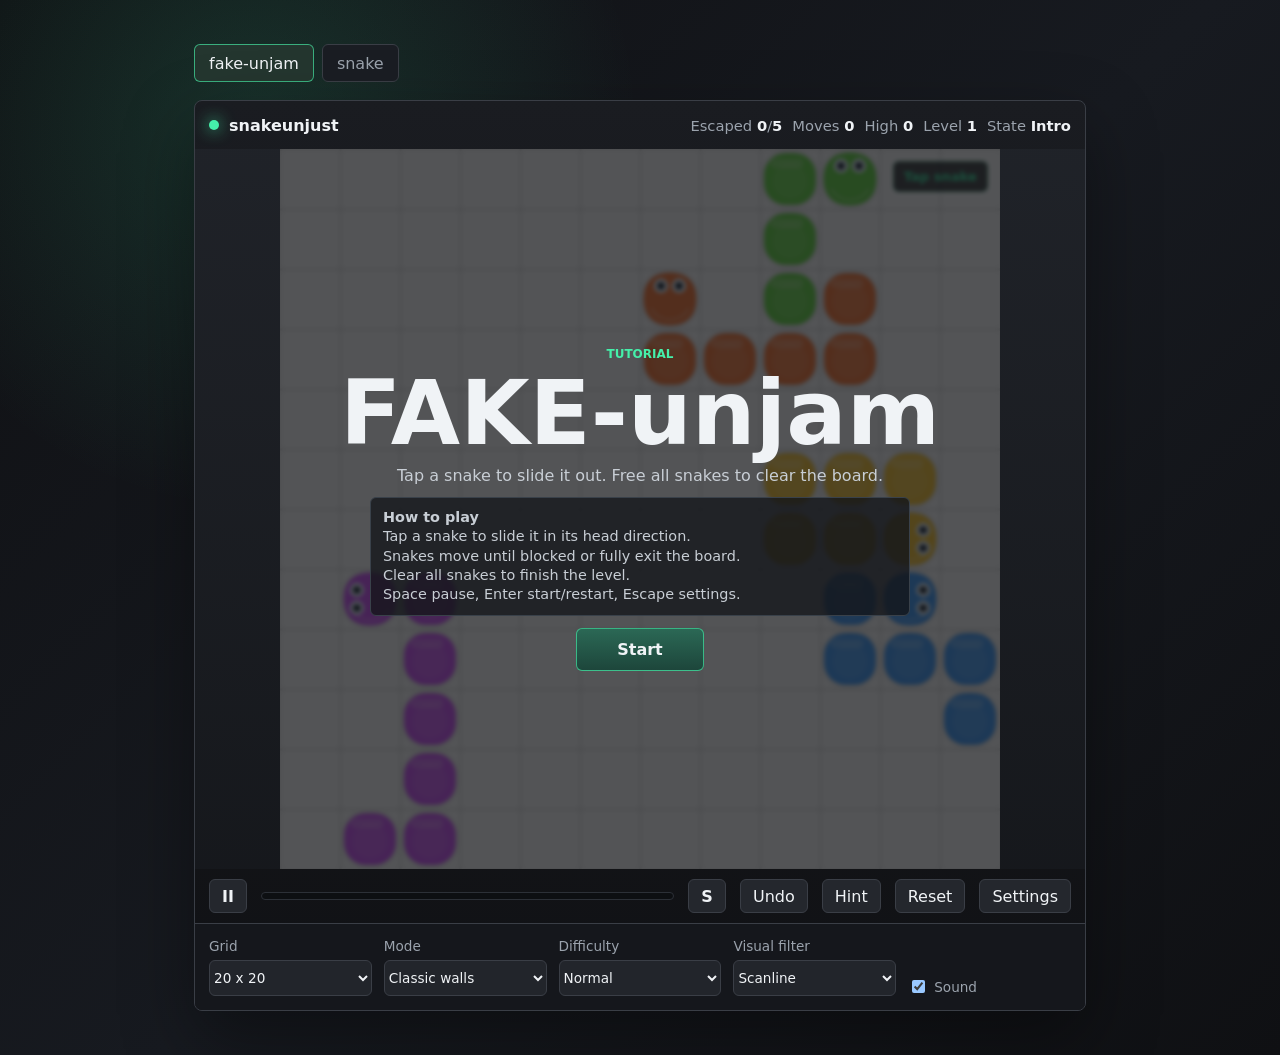
==== index.html @ 6495df0c "deploy: a2310cff9586942df3af238cdc043d7ce7c6c922" ====
<!doctype html>
<html lang="en">
  <head>
    <meta charset="utf-8" />
    <meta name="viewport" content="width=device-width, initial-scale=1" />
    <title>FAKEunjust</title>
    <link rel="stylesheet" href="./styles.css" />
  </head>
  <body>
    <main class="shell" aria-label="FAKEunjust game hub">
      <nav class="game-tabs" aria-label="Game tabs">
        <button class="tab is-active" data-tab="snakeunjust" type="button">FAKE-unjam</button>
        <button class="tab" data-tab="snake" type="button">snake</button>
      </nav>

      <section class="player" data-panel="snake" id="playerSnake" hidden>
        <div class="status-bar">
          <div class="brand">
            <span class="signal-dot" aria-hidden="true"></span>
            <span>FAKEunjust</span>
          </div>
          <div class="metrics" aria-live="polite">
            <span>Score <strong id="score">0</strong></span>
            <span>Best <strong id="bestScore">0</strong></span>
            <span>Lvl <strong id="level">1</strong></span>
            <span>Speed <strong id="speed">7</strong></span>
            <span>Mode <strong id="mode">Classic</strong></span>
          </div>
        </div>

        <div class="screen-wrap">
          <canvas id="gameCanvas" width="640" height="640" aria-label="Game board"></canvas>
          <div class="hud-chip" id="comboChip">Combo x1</div>
          <div class="scanlines" id="scanlines" aria-hidden="true"></div>
          <div class="overlay" id="overlay">
            <p class="kicker" id="overlayKicker">hidden player mode</p>
            <h1 id="overlayTitle">FAKE</h1>
            <p id="overlayText">Press Enter or tap Start to wake the mini-game.</p>
            <div class="help-panel" id="helpPanel" aria-label="How to play">
              <p><strong>How to play</strong></p>
              <p>Move with Arrow keys or WASD. Eat food to grow and score.</p>
              <p>Space pauses. Enter starts or restarts. Escape opens settings.</p>
              <p>Touch: swipe or use the D-pad. Avoid walls in Classic mode.</p>
            </div>
            <button class="primary" id="primaryAction" type="button">Start</button>
          </div>
        </div>

        <div class="control-bar">
          <button class="icon-button" id="pauseButton" type="button" aria-label="Pause or resume">II</button>
          <div class="fake-timeline" aria-hidden="true">
            <span id="timelineFill"></span>
          </div>
          <button class="icon-button" id="soundButton" type="button" aria-label="Toggle sound">S</button>
          <button class="settings-toggle" id="settingsButton" type="button">Settings</button>
        </div>

        <section class="settings" id="settingsPanel" aria-label="Game settings" hidden>
          <label>
            Grid
            <select id="gridSize">
              <option value="16">16 x 16</option>
              <option value="20">20 x 20</option>
              <option value="24">24 x 24</option>
              <option value="30">30 x 30</option>
            </select>
          </label>
          <label>
            Mode
            <select id="wallMode">
              <option value="classic">Classic walls</option>
              <option value="wrap">Wrap</option>
            </select>
          </label>
          <label>
            Difficulty
            <select id="difficulty">
              <option value="chill">Chill</option>
              <option value="normal">Normal</option>
              <option value="boss">Boss</option>
            </select>
          </label>
          <label>
            Visual filter
            <select id="visualFilter">
              <option value="clean">Clean</option>
              <option value="scanline">Scanline</option>
            </select>
          </label>
          <label class="check">
            <input id="soundEnabled" type="checkbox" />
            Sound
          </label>
        </section>
        <nav class="touch-pad" aria-label="Touch controls">
          <button data-dir="up" type="button" aria-label="Move up">^</button>
          <button data-dir="left" type="button" aria-label="Move left">&lt;</button>
          <button data-dir="down" type="button" aria-label="Move down">v</button>
          <button data-dir="right" type="button" aria-label="Move right">&gt;</button>
        </nav>
      </section>

      <section class="player is-active" data-panel="snakeunjust" id="playerSnakeUnjust">
        <div class="status-bar">
          <div class="brand">
            <span class="signal-dot" aria-hidden="true"></span>
            <span>snakeunjust</span>
          </div>
          <div class="metrics" aria-live="polite">
            <span>Escaped <strong id="escaped2">0</strong>/<strong id="total2">0</strong></span>
            <span>Moves <strong id="moves2">0</strong></span>
            <span>High <strong id="highScore2">0</strong></span>
            <span>Level <strong id="level2">1</strong></span>
            <span>State <strong id="state2">Intro</strong></span>
          </div>
        </div>

        <div class="screen-wrap">
          <canvas id="gameCanvas2" width="640" height="640" aria-label="Game board"></canvas>
          <div class="hud-chip" id="comboChip2">Combo x1</div>
          <div class="scanlines" id="scanlines2" aria-hidden="true"></div>
          <div class="overlay" id="overlay2">
            <p class="kicker" id="overlayKicker2">color snake mode</p>
            <h1 id="overlayTitle2">FAKE-unjam</h1>
            <p id="overlayText2">Press Enter or tap Start.</p>
            <div class="help-panel" id="helpPanel2" aria-label="How to play">
              <p><strong>How to play</strong></p>
              <p>Tap a snake to slide it in its head direction.</p>
              <p>Snakes move until blocked or fully exit the board.</p>
              <p>Clear all snakes to finish the level.</p>
              <p>Space pause, Enter start/restart, Escape settings.</p>
            </div>
            <button class="primary" id="primaryAction2" type="button">Start</button>
          </div>
        </div>

        <div class="control-bar">
          <button class="icon-button" id="pauseButton2" type="button" aria-label="Pause or resume">II</button>
          <div class="fake-timeline" aria-hidden="true">
            <span id="timelineFill2"></span>
          </div>
          <button class="icon-button" id="soundButton2" type="button" aria-label="Toggle sound">S</button>
          <button class="settings-toggle" id="undoButton2" type="button">Undo</button>
          <button class="settings-toggle" id="hintButton2" type="button">Hint</button>
          <button class="settings-toggle" id="resetButton2" type="button">Reset</button>
          <button class="settings-toggle" id="settingsButton2" type="button">Settings</button>
        </div>

        <section class="settings" id="settingsPanel2" aria-label="Game settings" hidden>
          <label>
            Grid
            <select id="gridSize2">
              <option value="16">16 x 16</option>
              <option value="20">20 x 20</option>
              <option value="24">24 x 24</option>
              <option value="30">30 x 30</option>
            </select>
          </label>
          <label>
            Mode
            <select id="wallMode2">
              <option value="classic">Classic walls</option>
              <option value="wrap">Wrap</option>
            </select>
          </label>
          <label>
            Difficulty
            <select id="difficulty2">
              <option value="chill">Chill</option>
              <option value="normal">Normal</option>
              <option value="boss">Boss</option>
            </select>
          </label>
          <label>
            Visual filter
            <select id="visualFilter2">
              <option value="clean">Clean</option>
              <option value="scanline">Scanline</option>
            </select>
          </label>
          <label class="check">
            <input id="soundEnabled2" type="checkbox" />
            Sound
          </label>
        </section>

        <nav class="touch-pad touch-pad-color" aria-label="Touch controls">
          <button data-dir="up" type="button" aria-label="Move up" class="snake-key snake-red">R</button>
          <button data-dir="left" type="button" aria-label="Move left" class="snake-key snake-blue">B</button>
          <button data-dir="down" type="button" aria-label="Move down" class="snake-key snake-yellow">Y</button>
          <button data-dir="right" type="button" aria-label="Move right" class="snake-key snake-green">G</button>
        </nav>
      </section>
    </main>

    <script src="./main.js" defer></script>
  </body>
</html>
---- styles.css ----
:root {
  color-scheme: dark;
  --bg: #101114;
  --panel: #191b20;
  --panel-2: #24272d;
  --line: #3a3e46;
  --text: #f0f3f6;
  --muted: #9ba3ad;
  --accent: #45f0aa;
  --accent-2: #ffcf5a;
  --danger: #ff6673;
}

* {
  box-sizing: border-box;
}

html,
body {
  min-height: 100%;
}

body {
  margin: 0;
  background:
    radial-gradient(circle at 20% 12%, rgba(69, 240, 170, 0.14), transparent 24rem),
    linear-gradient(135deg, #0f1013, #171a20 52%, #0f1013);
  color: var(--text);
  font-family: Inter, ui-sans-serif, system-ui, -apple-system, BlinkMacSystemFont, "Segoe UI", sans-serif;
}

button,
select {
  font: inherit;
}

.shell {
  width: min(980px, 100%);
  min-height: 100vh;
  margin: 0 auto;
  padding: clamp(16px, 4vw, 44px);
  display: grid;
  align-content: center;
  gap: 18px;
}

.game-tabs {
  display: flex;
  gap: 8px;
}

.tab {
  min-height: 38px;
  padding: 0 14px;
  border: 1px solid var(--line);
  border-radius: 6px;
  color: var(--muted);
  background: #1a1d23;
  text-transform: lowercase;
  cursor: pointer;
}

.tab.is-active {
  color: var(--text);
  border-color: rgba(69, 240, 170, 0.65);
  background: #24362f;
}

.player {
  width: 100%;
  border: 1px solid var(--line);
  border-radius: 8px;
  background: linear-gradient(180deg, #202329, #14161a);
  box-shadow: 0 28px 70px rgba(0, 0, 0, 0.38);
  overflow: hidden;
}

.player[hidden] {
  display: none;
}

.status-bar,
.control-bar {
  min-height: 48px;
  display: flex;
  align-items: center;
  gap: 14px;
  padding: 10px 14px;
  background: rgba(0, 0, 0, 0.2);
}

.brand,
.metrics {
  display: flex;
  align-items: center;
  gap: 10px;
  white-space: nowrap;
}

.brand {
  color: var(--text);
  font-weight: 750;
}

.signal-dot {
  width: 10px;
  height: 10px;
  border-radius: 50%;
  background: var(--accent);
  box-shadow: 0 0 16px rgba(69, 240, 170, 0.95);
}

.metrics {
  margin-left: auto;
  color: var(--muted);
  font-size: 0.92rem;
}

.metrics strong {
  color: var(--text);
  font-variant-numeric: tabular-nums;
}

.screen-wrap {
  position: relative;
  width: min(100%, 720px);
  aspect-ratio: 1 / 1;
  min-height: 300px;
  margin: 0 auto;
  background:
    linear-gradient(rgba(255, 255, 255, 0.025) 1px, transparent 1px),
    linear-gradient(90deg, rgba(255, 255, 255, 0.025) 1px, transparent 1px),
    radial-gradient(circle at center, #1c2027, #0b0c0f 72%);
  background-size: 24px 24px, 24px 24px, auto;
}

canvas {
  width: 100%;
  height: 100%;
  display: block;
  image-rendering: pixelated;
}

.scanlines {
  pointer-events: none;
  position: absolute;
  inset: 0;
  opacity: 0.16;
  background: repeating-linear-gradient(180deg, transparent 0 4px, rgba(255, 255, 255, 0.16) 5px);
  mix-blend-mode: overlay;
}

.hud-chip {
  position: absolute;
  top: 12px;
  right: 12px;
  min-width: 86px;
  padding: 7px 10px;
  border: 1px solid rgba(69, 240, 170, 0.45);
  border-radius: 6px;
  color: var(--accent);
  background: rgba(6, 8, 10, 0.72);
  font-size: 0.82rem;
  font-weight: 800;
  text-align: center;
}

.hud-chip[hidden] {
  display: none;
}

.overlay {
  position: absolute;
  inset: 0;
  display: grid;
  place-content: center;
  justify-items: center;
  gap: 12px;
  padding: 24px;
  text-align: center;
  background: rgba(11, 12, 15, 0.7);
  backdrop-filter: blur(2px);
}

.overlay[hidden] {
  display: none;
}

.kicker {
  margin: 0;
  color: var(--accent);
  font-size: 0.75rem;
  font-weight: 800;
  letter-spacing: 0;
  text-transform: uppercase;
}

h1 {
  margin: 0;
  font-size: clamp(2.2rem, 8vw, 5.6rem);
  line-height: 0.9;
}

.overlay p:not(.kicker) {
  max-width: 34rem;
  margin: 0;
  color: #c8ced5;
}

.help-panel {
  width: min(540px, 100%);
  padding: 10px 12px;
  border: 1px solid #39414a;
  border-radius: 6px;
  background: rgba(18, 21, 26, 0.78);
  text-align: left;
}

.help-panel[hidden] {
  display: none;
}

.help-panel p {
  margin: 0;
  color: #d3d8de;
  font-size: 0.9rem;
  line-height: 1.35;
}

.help-panel p + p {
  margin-top: 5px;
}

.primary,
.settings-toggle,
.icon-button {
  border: 1px solid var(--line);
  border-radius: 6px;
  color: var(--text);
  background: #24272d;
  cursor: pointer;
}

.primary {
  min-width: 128px;
  padding: 11px 18px;
  border-color: rgba(69, 240, 170, 0.65);
  background: linear-gradient(180deg, #2b6855, #1d463b);
  font-weight: 800;
}

.icon-button {
  width: 38px;
  height: 34px;
  display: grid;
  place-items: center;
  font-weight: 800;
}

.settings-toggle {
  min-height: 34px;
  padding: 0 12px;
}

.fake-timeline {
  flex: 1;
  height: 8px;
  border-radius: 999px;
  overflow: hidden;
  background: #0d0f12;
  border: 1px solid #2c3037;
}

.fake-timeline span {
  display: block;
  width: 6%;
  height: 100%;
  background: linear-gradient(90deg, var(--accent), var(--accent-2));
  transition: width 160ms linear;
}

.settings {
  display: grid;
  grid-template-columns: repeat(5, minmax(0, 1fr));
  gap: 12px;
  padding: 14px;
  border-top: 1px solid var(--line);
  background: #15171c;
}

.settings label {
  display: grid;
  gap: 6px;
  color: var(--muted);
  font-size: 0.85rem;
}

.settings select {
  width: 100%;
  min-height: 36px;
  border: 1px solid var(--line);
  border-radius: 6px;
  color: var(--text);
  background: #22252b;
}

.settings .check {
  grid-template-columns: auto 1fr;
  align-content: end;
  align-items: center;
}

.touch-pad {
  width: min(220px, 70vw);
  margin: 0 auto;
  display: none;
  grid-template-columns: repeat(3, 1fr);
  gap: 8px;
}

.touch-pad button {
  min-height: 48px;
  border: 1px solid var(--line);
  border-radius: 7px;
  color: var(--text);
  background: #22252b;
  font-weight: 900;
}

.touch-pad button[data-dir="up"] {
  grid-column: 2;
}

.touch-pad button[data-dir="left"] {
  grid-column: 1;
}

.touch-pad button[data-dir="down"] {
  grid-column: 2;
}

.touch-pad button[data-dir="right"] {
  grid-column: 3;
}

.touch-pad-color .snake-key {
  font-weight: 900;
}

.snake-red {
  background: #4a2026;
}

.snake-blue {
  background: #1b2c50;
}

.snake-yellow {
  background: #4c4319;
}

.snake-green {
  background: #1f3d2f;
}

@media (hover: none), (max-width: 720px) {
  .shell {
    align-content: start;
  }

  .metrics {
    width: 100%;
    justify-content: space-between;
    margin-left: 0;
  }

  .status-bar {
    flex-wrap: wrap;
  }

  .settings {
    grid-template-columns: 1fr 1fr;
  }

  .touch-pad {
    display: grid;
  }
}

@media (max-width: 520px) {
  .shell {
    padding: 10px;
  }

  .screen-wrap {
    min-height: 280px;
  }

  .settings {
    grid-template-columns: 1fr;
  }
}
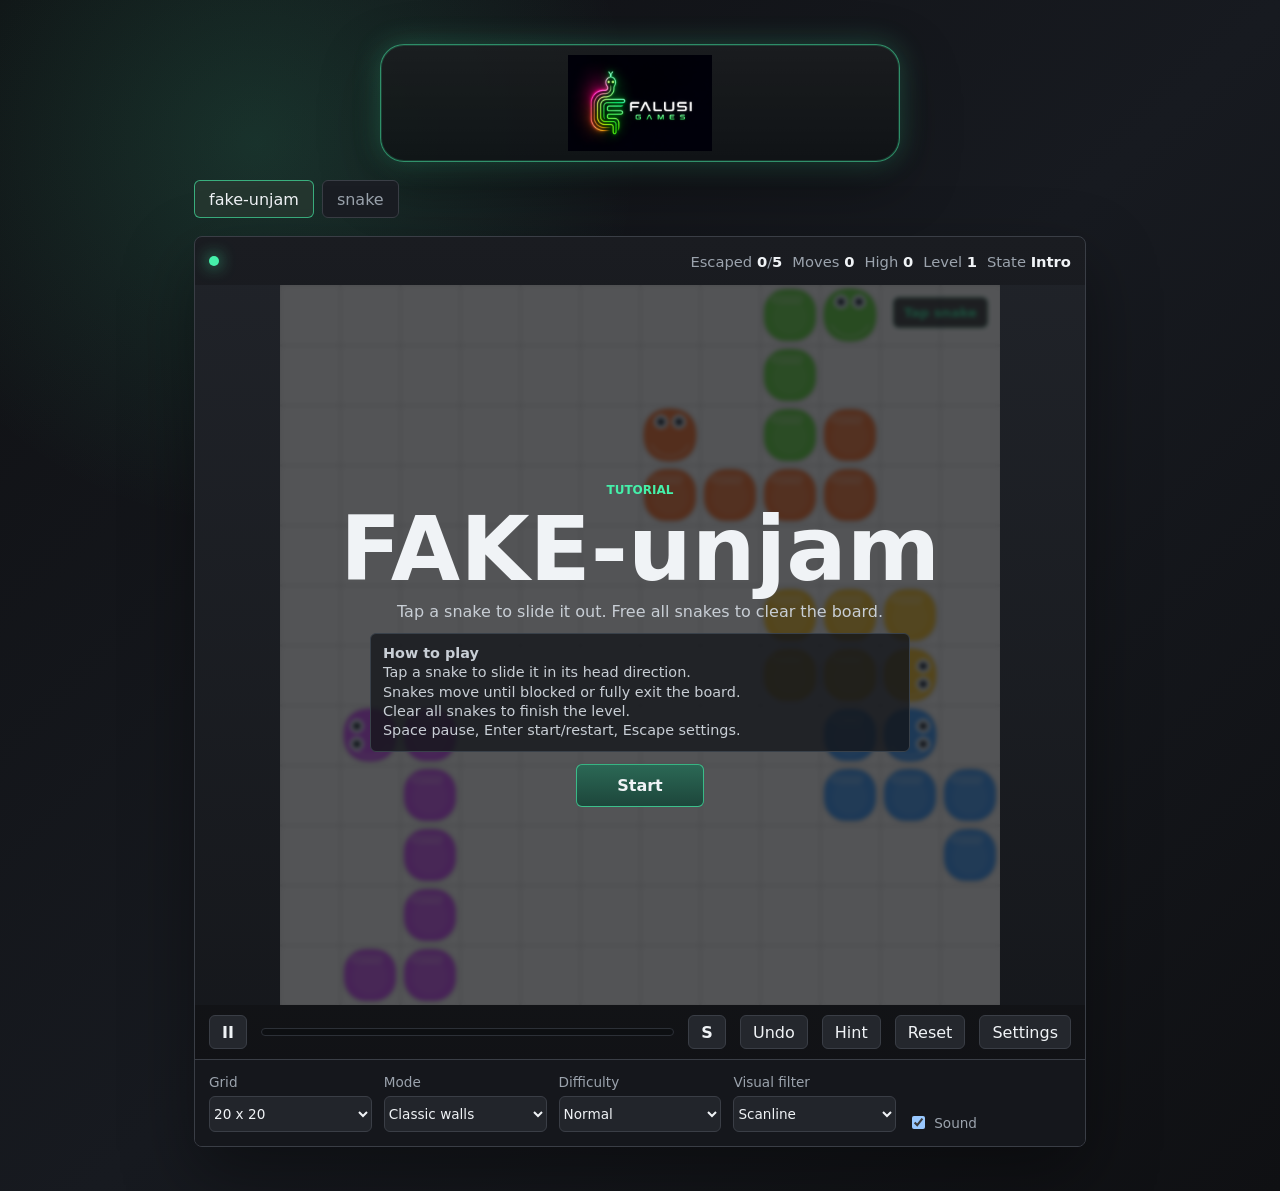
==== commit 435a6fcc: "deploy: 8cfef1c1122f581a12913f4f65cf8953596ca6c8" ====
--- a/index.html
+++ b/index.html
@@ -4,10 +4,19 @@
     <meta charset="utf-8" />
     <meta name="viewport" content="width=device-width, initial-scale=1" />
     <title>FAKEunjust</title>
+    <link rel="apple-touch-icon" sizes="180x180" href="./public/favicon/apple-touch-icon.png" />
+    <link rel="icon" type="image/png" sizes="32x32" href="./public/favicon/favicon-32x32.png" />
+    <link rel="icon" type="image/png" sizes="16x16" href="./public/favicon/favicon-16x16.png" />
+    <link rel="manifest" href="./public/favicon/site.webmanifest" />
+    <link rel="shortcut icon" href="./public/favicon/favicon.ico" />
     <link rel="stylesheet" href="./styles.css" />
   </head>
   <body>
     <main class="shell" aria-label="FAKEunjust game hub">
+      <header class="app-header" aria-label="FAKE game header">
+        <img class="app-logo" src="./public/logo/ChatGPT Image May 3, 2026, 02_09_51 AM.png" alt="FAKE logo" />
+      </header>
+
       <nav class="game-tabs" aria-label="Game tabs">
         <button class="tab is-active" data-tab="snakeunjust" type="button">FAKE-unjam</button>
         <button class="tab" data-tab="snake" type="button">snake</button>
@@ -17,7 +26,6 @@
         <div class="status-bar">
           <div class="brand">
             <span class="signal-dot" aria-hidden="true"></span>
-            <span>FAKEunjust</span>
           </div>
           <div class="metrics" aria-live="polite">
             <span>Score <strong id="score">0</strong></span>
@@ -34,7 +42,7 @@
           <div class="scanlines" id="scanlines" aria-hidden="true"></div>
           <div class="overlay" id="overlay">
             <p class="kicker" id="overlayKicker">hidden player mode</p>
-            <h1 id="overlayTitle">FAKE</h1>
+            <h1 id="overlayTitle">FAKE-snake</h1>
             <p id="overlayText">Press Enter or tap Start to wake the mini-game.</p>
             <div class="help-panel" id="helpPanel" aria-label="How to play">
               <p><strong>How to play</strong></p>
@@ -104,7 +112,6 @@
         <div class="status-bar">
           <div class="brand">
             <span class="signal-dot" aria-hidden="true"></span>
-            <span>snakeunjust</span>
           </div>
           <div class="metrics" aria-live="polite">
             <span>Escaped <strong id="escaped2">0</strong>/<strong id="total2">0</strong></span>
--- a/styles.css
+++ b/styles.css
@@ -42,6 +42,52 @@
   display: grid;
   align-content: center;
   gap: 18px;
+}
+
+.app-header {
+  display: flex;
+  align-items: center;
+  justify-content: center;
+}
+
+.app-logo {
+  width: min(520px, 86vw);
+  height: clamp(74px, 12vw, 118px);
+  object-fit: contain;
+  display: block;
+  padding: 10px 28px;
+  border: 1px solid rgba(69, 240, 170, 0.55);
+  border-radius: 24px;
+  background:
+    linear-gradient(180deg, rgba(255, 255, 255, 0.06), rgba(255, 255, 255, 0.02)),
+    rgba(10, 14, 16, 0.84);
+  box-shadow:
+    0 0 0 1px rgba(69, 240, 170, 0.16) inset,
+    0 0 28px rgba(69, 240, 170, 0.24),
+    0 20px 58px rgba(0, 0, 0, 0.34);
+  transform-origin: center;
+  animation: logoRadiate 3.4s ease-in-out infinite;
+}
+
+@keyframes logoRadiate {
+  0%,
+  100% {
+    border-color: rgba(69, 240, 170, 0.42);
+    box-shadow:
+      0 0 0 1px rgba(69, 240, 170, 0.12) inset,
+      0 0 18px rgba(69, 240, 170, 0.2),
+      0 18px 48px rgba(0, 0, 0, 0.3);
+    transform: translateY(0) scale(1);
+  }
+  50% {
+    border-color: rgba(69, 240, 170, 0.88);
+    box-shadow:
+      0 0 0 1px rgba(69, 240, 170, 0.35) inset,
+      0 0 34px rgba(69, 240, 170, 0.52),
+      0 0 74px rgba(69, 240, 170, 0.24),
+      0 22px 62px rgba(0, 0, 0, 0.38);
+    transform: translateY(-2px) scale(1.015);
+  }
 }
 
 .game-tabs {
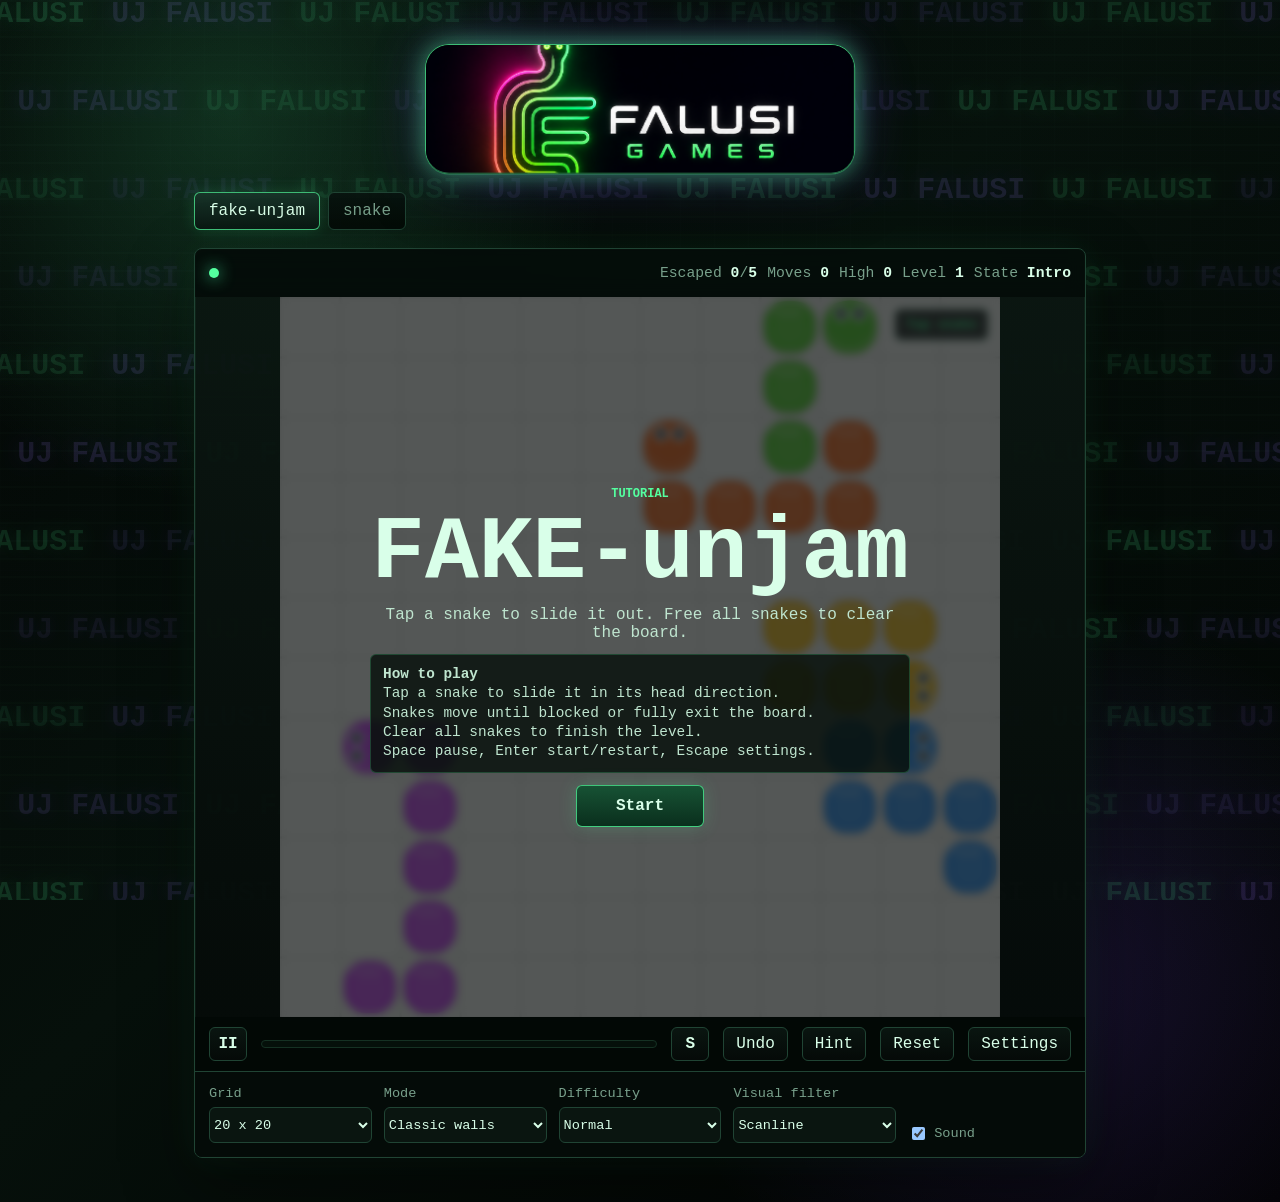
==== commit 78fbd795: "deploy: 26b88f7703f57147f371f03dd1993464e2192b82" ====
--- a/index.html
+++ b/index.html
@@ -2,7 +2,7 @@
 <html lang="en">
   <head>
     <meta charset="utf-8" />
-    <meta name="viewport" content="width=device-width, initial-scale=1" />
+    <meta name="viewport" content="width=device-width, initial-scale=1, viewport-fit=cover" />
     <title>FAKEunjust</title>
     <link rel="apple-touch-icon" sizes="180x180" href="./public/favicon/apple-touch-icon.png" />
     <link rel="icon" type="image/png" sizes="32x32" href="./public/favicon/favicon-32x32.png" />
@@ -12,9 +12,12 @@
     <link rel="stylesheet" href="./styles.css" />
   </head>
   <body>
+    <canvas id="bg-canvas" aria-hidden="true"></canvas>
     <main class="shell" aria-label="FAKEunjust game hub">
       <header class="app-header" aria-label="FAKE game header">
-        <img class="app-logo" src="./public/logo/ChatGPT Image May 3, 2026, 02_09_51 AM.png" alt="FAKE logo" />
+        <span class="app-logo-wrap">
+          <img class="app-logo" src="../public/logo/ChatGPT Image May 3, 2026, 02_09_51 AM.png" alt="FAKE logo" />
+        </span>
       </header>
 
       <nav class="game-tabs" aria-label="Game tabs">
--- a/styles.css
+++ b/styles.css
@@ -1,13 +1,13 @@
 :root {
   color-scheme: dark;
-  --bg: #101114;
-  --panel: #191b20;
-  --panel-2: #24272d;
-  --line: #3a3e46;
-  --text: #f0f3f6;
-  --muted: #9ba3ad;
-  --accent: #45f0aa;
-  --accent-2: #ffcf5a;
+  --bg: #030604;
+  --panel: #07110c;
+  --panel-2: #0d1913;
+  --line: #204434;
+  --text: #d9ffe9;
+  --muted: #78a08b;
+  --accent: #54ff9f;
+  --accent-2: #7f46ff;
   --danger: #ff6673;
 }
 
@@ -18,16 +18,47 @@
 html,
 body {
   min-height: 100%;
+  overscroll-behavior: none;
 }
 
 body {
   margin: 0;
   background:
-    radial-gradient(circle at 20% 12%, rgba(69, 240, 170, 0.14), transparent 24rem),
-    linear-gradient(135deg, #0f1013, #171a20 52%, #0f1013);
-  color: var(--text);
-  font-family: Inter, ui-sans-serif, system-ui, -apple-system, BlinkMacSystemFont, "Segoe UI", sans-serif;
-}
+    radial-gradient(circle at 18% 10%, rgba(84, 255, 159, 0.16), transparent 24rem),
+    radial-gradient(circle at 82% 82%, rgba(127, 70, 255, 0.16), transparent 24rem),
+    linear-gradient(135deg, #020403, #06100b 45%, #010201);
+  color: var(--text);
+  font-family: ui-monospace, "SFMono-Regular", "Cascadia Mono", "Fira Code", Consolas, "Liberation Mono", Menlo, monospace;
+  -webkit-tap-highlight-color: transparent;
+  overflow-x: hidden;
+}
+
+#bg-canvas {
+  position: fixed;
+  inset: 0;
+  width: 100%;
+  height: 100%;
+  pointer-events: none;
+  z-index: 0;
+  mix-blend-mode: screen;
+  will-change: contents;
+}
+
+body::after {
+  content: "";
+  position: fixed;
+  inset: 0;
+  pointer-events: none;
+  background:
+    linear-gradient(180deg, rgba(1, 5, 3, 0.16), rgba(1, 5, 3, 0.4)),
+    repeating-linear-gradient(90deg, rgba(84, 255, 159, 0.05) 0 1px, transparent 1px 34px),
+    repeating-linear-gradient(180deg, rgba(84, 255, 159, 0.1) 0 2px, transparent 2px 18px),
+    repeating-linear-gradient(180deg, rgba(127, 70, 255, 0.045) 0 1px, transparent 1px 30px);
+  mix-blend-mode: screen;
+  z-index: 0;
+  opacity: 0.18;
+}
+
 
 button,
 select {
@@ -35,10 +66,17 @@
 }
 
 .shell {
+  position: relative;
+  z-index: 1;
   width: min(980px, 100%);
   min-height: 100vh;
+  min-height: 100dvh;
   margin: 0 auto;
   padding: clamp(16px, 4vw, 44px);
+  padding-left: max(clamp(16px, 4vw, 44px), env(safe-area-inset-left));
+  padding-right: max(clamp(16px, 4vw, 44px), env(safe-area-inset-right));
+  padding-top: max(clamp(16px, 4vw, 44px), env(safe-area-inset-top));
+  padding-bottom: max(clamp(16px, 4vw, 44px), env(safe-area-inset-bottom));
   display: grid;
   align-content: center;
   gap: 18px;
@@ -50,43 +88,48 @@
   justify-content: center;
 }
 
+.app-logo-wrap {
+  display: inline-block;
+  border-radius: 24px;
+  box-shadow:
+    0 0 24px rgba(84, 255, 159, 0.52),
+    0 0 54px rgba(127, 70, 255, 0.28),
+    0 20px 58px rgba(0, 0, 0, 0.4);
+  animation: logoGlow 4.8s ease-in-out infinite;
+  will-change: transform, opacity;
+}
+
 .app-logo {
-  width: min(520px, 86vw);
-  height: clamp(74px, 12vw, 118px);
-  object-fit: contain;
+  width: min(430px, 48vw);
+  height: clamp(70px, 11vw, 130px);
+  object-fit: cover;
   display: block;
-  padding: 10px 28px;
-  border: 1px solid rgba(69, 240, 170, 0.55);
+  padding: 0;
+  border: 1px solid rgba(84, 255, 159, 0.74);
   border-radius: 24px;
-  background:
-    linear-gradient(180deg, rgba(255, 255, 255, 0.06), rgba(255, 255, 255, 0.02)),
-    rgba(10, 14, 16, 0.84);
-  box-shadow:
-    0 0 0 1px rgba(69, 240, 170, 0.16) inset,
-    0 0 28px rgba(69, 240, 170, 0.24),
-    0 20px 58px rgba(0, 0, 0, 0.34);
-  transform-origin: center;
-  animation: logoRadiate 3.4s ease-in-out infinite;
-}
-
-@keyframes logoRadiate {
-  0%,
-  100% {
-    border-color: rgba(69, 240, 170, 0.42);
+  background: #000;
+  will-change: transform;
+  animation: logoFloat 4.8s ease-in-out infinite;
+}
+
+@keyframes logoFloat {
+  0%, 100% { transform: translateY(0) scale(1); }
+  50%       { transform: translateY(-3px) scale(1.012); }
+}
+
+@keyframes logoGlow {
+  0%, 100% {
     box-shadow:
-      0 0 0 1px rgba(69, 240, 170, 0.12) inset,
-      0 0 18px rgba(69, 240, 170, 0.2),
+      0 0 18px rgba(69, 240, 170, 0.22),
       0 18px 48px rgba(0, 0, 0, 0.3);
-    transform: translateY(0) scale(1);
+    opacity: 0.88;
   }
   50% {
-    border-color: rgba(69, 240, 170, 0.88);
     box-shadow:
-      0 0 0 1px rgba(69, 240, 170, 0.35) inset,
-      0 0 34px rgba(69, 240, 170, 0.52),
-      0 0 74px rgba(69, 240, 170, 0.24),
+      0 0 38px rgba(69, 240, 170, 0.68),
+      0 0 78px rgba(154, 92, 255, 0.38),
       0 22px 62px rgba(0, 0, 0, 0.38);
-    transform: translateY(-2px) scale(1.015);
+    opacity: 1;
   }
 }
 
@@ -101,23 +144,29 @@
   border: 1px solid var(--line);
   border-radius: 6px;
   color: var(--muted);
-  background: #1a1d23;
+  background: linear-gradient(180deg, rgba(8, 20, 15, 0.96), rgba(5, 11, 8, 0.96));
   text-transform: lowercase;
   cursor: pointer;
 }
 
 .tab.is-active {
   color: var(--text);
-  border-color: rgba(69, 240, 170, 0.65);
-  background: #24362f;
+  border-color: rgba(84, 255, 159, 0.7);
+  background: linear-gradient(180deg, rgba(24, 53, 41, 0.96), rgba(11, 24, 19, 0.96));
+  box-shadow: 0 0 16px rgba(84, 255, 159, 0.16);
 }
 
 .player {
   width: 100%;
   border: 1px solid var(--line);
   border-radius: 8px;
-  background: linear-gradient(180deg, #202329, #14161a);
-  box-shadow: 0 28px 70px rgba(0, 0, 0, 0.38);
+  background:
+    linear-gradient(180deg, rgba(11, 23, 18, 0.96), rgba(4, 9, 7, 0.97)),
+    radial-gradient(circle at top, rgba(84, 255, 159, 0.08), transparent 48%);
+  box-shadow:
+    0 0 0 1px rgba(84, 255, 159, 0.05) inset,
+    0 28px 70px rgba(0, 0, 0, 0.44),
+    0 0 34px rgba(84, 255, 159, 0.08);
   overflow: hidden;
 }
 
@@ -132,7 +181,8 @@
   align-items: center;
   gap: 14px;
   padding: 10px 14px;
-  background: rgba(0, 0, 0, 0.2);
+  background: rgba(2, 8, 5, 0.64);
+  backdrop-filter: blur(8px);
 }
 
 .brand,
@@ -174,10 +224,11 @@
   min-height: 300px;
   margin: 0 auto;
   background:
-    linear-gradient(rgba(255, 255, 255, 0.025) 1px, transparent 1px),
-    linear-gradient(90deg, rgba(255, 255, 255, 0.025) 1px, transparent 1px),
-    radial-gradient(circle at center, #1c2027, #0b0c0f 72%);
+    linear-gradient(rgba(84, 255, 159, 0.05) 1px, transparent 1px),
+    linear-gradient(90deg, rgba(84, 255, 159, 0.05) 1px, transparent 1px),
+    radial-gradient(circle at center, #14241c, #030605 72%);
   background-size: 24px 24px, 24px 24px, auto;
+  box-shadow: inset 0 0 0 1px rgba(84, 255, 159, 0.08);
 }
 
 canvas {
@@ -185,14 +236,17 @@
   height: 100%;
   display: block;
   image-rendering: pixelated;
+  touch-action: none;
 }
 
 .scanlines {
   pointer-events: none;
   position: absolute;
   inset: 0;
-  opacity: 0.16;
-  background: repeating-linear-gradient(180deg, transparent 0 4px, rgba(255, 255, 255, 0.16) 5px);
+  opacity: 0.18;
+  background:
+    repeating-linear-gradient(180deg, transparent 0 4px, rgba(84, 255, 159, 0.13) 5px),
+    repeating-linear-gradient(90deg, rgba(84, 255, 159, 0.04) 0 1px, transparent 1px 32px);
   mix-blend-mode: overlay;
 }
 
@@ -224,8 +278,8 @@
   gap: 12px;
   padding: 24px;
   text-align: center;
-  background: rgba(11, 12, 15, 0.7);
-  backdrop-filter: blur(2px);
+  background: rgba(3, 8, 6, 0.68);
+  backdrop-filter: blur(4px);
 }
 
 .overlay[hidden] {
@@ -250,15 +304,15 @@
 .overlay p:not(.kicker) {
   max-width: 34rem;
   margin: 0;
-  color: #c8ced5;
+  color: #bfe5cf;
 }
 
 .help-panel {
   width: min(540px, 100%);
   padding: 10px 12px;
-  border: 1px solid #39414a;
+  border: 1px solid rgba(84, 255, 159, 0.2);
   border-radius: 6px;
-  background: rgba(18, 21, 26, 0.78);
+  background: rgba(7, 16, 12, 0.82);
   text-align: left;
 }
 
@@ -268,7 +322,7 @@
 
 .help-panel p {
   margin: 0;
-  color: #d3d8de;
+  color: #d4f7df;
   font-size: 0.9rem;
   line-height: 1.35;
 }
@@ -283,16 +337,17 @@
   border: 1px solid var(--line);
   border-radius: 6px;
   color: var(--text);
-  background: #24272d;
+  background: linear-gradient(180deg, rgba(10, 22, 17, 0.96), rgba(5, 10, 8, 0.96));
   cursor: pointer;
 }
 
 .primary {
   min-width: 128px;
   padding: 11px 18px;
-  border-color: rgba(69, 240, 170, 0.65);
-  background: linear-gradient(180deg, #2b6855, #1d463b);
+  border-color: rgba(84, 255, 159, 0.72);
+  background: linear-gradient(180deg, #175234, #0a2f1d);
   font-weight: 800;
+  box-shadow: 0 0 18px rgba(84, 255, 159, 0.18);
 }
 
 .icon-button {
@@ -313,8 +368,8 @@
   height: 8px;
   border-radius: 999px;
   overflow: hidden;
-  background: #0d0f12;
-  border: 1px solid #2c3037;
+  background: #05100a;
+  border: 1px solid #153123;
 }
 
 .fake-timeline span {
@@ -331,7 +386,7 @@
   gap: 12px;
   padding: 14px;
   border-top: 1px solid var(--line);
-  background: #15171c;
+  background: rgba(5, 11, 8, 0.92);
 }
 
 .settings label {
@@ -347,7 +402,7 @@
   border: 1px solid var(--line);
   border-radius: 6px;
   color: var(--text);
-  background: #22252b;
+  background: #0a1510;
 }
 
 .settings .check {
@@ -369,8 +424,10 @@
   border: 1px solid var(--line);
   border-radius: 7px;
   color: var(--text);
-  background: #22252b;
+  background: linear-gradient(180deg, rgba(10, 22, 17, 0.96), rgba(5, 10, 8, 0.96));
   font-weight: 900;
+  touch-action: manipulation;
+  box-shadow: 0 0 16px rgba(84, 255, 159, 0.08);
 }
 
 .touch-pad button[data-dir="up"] {
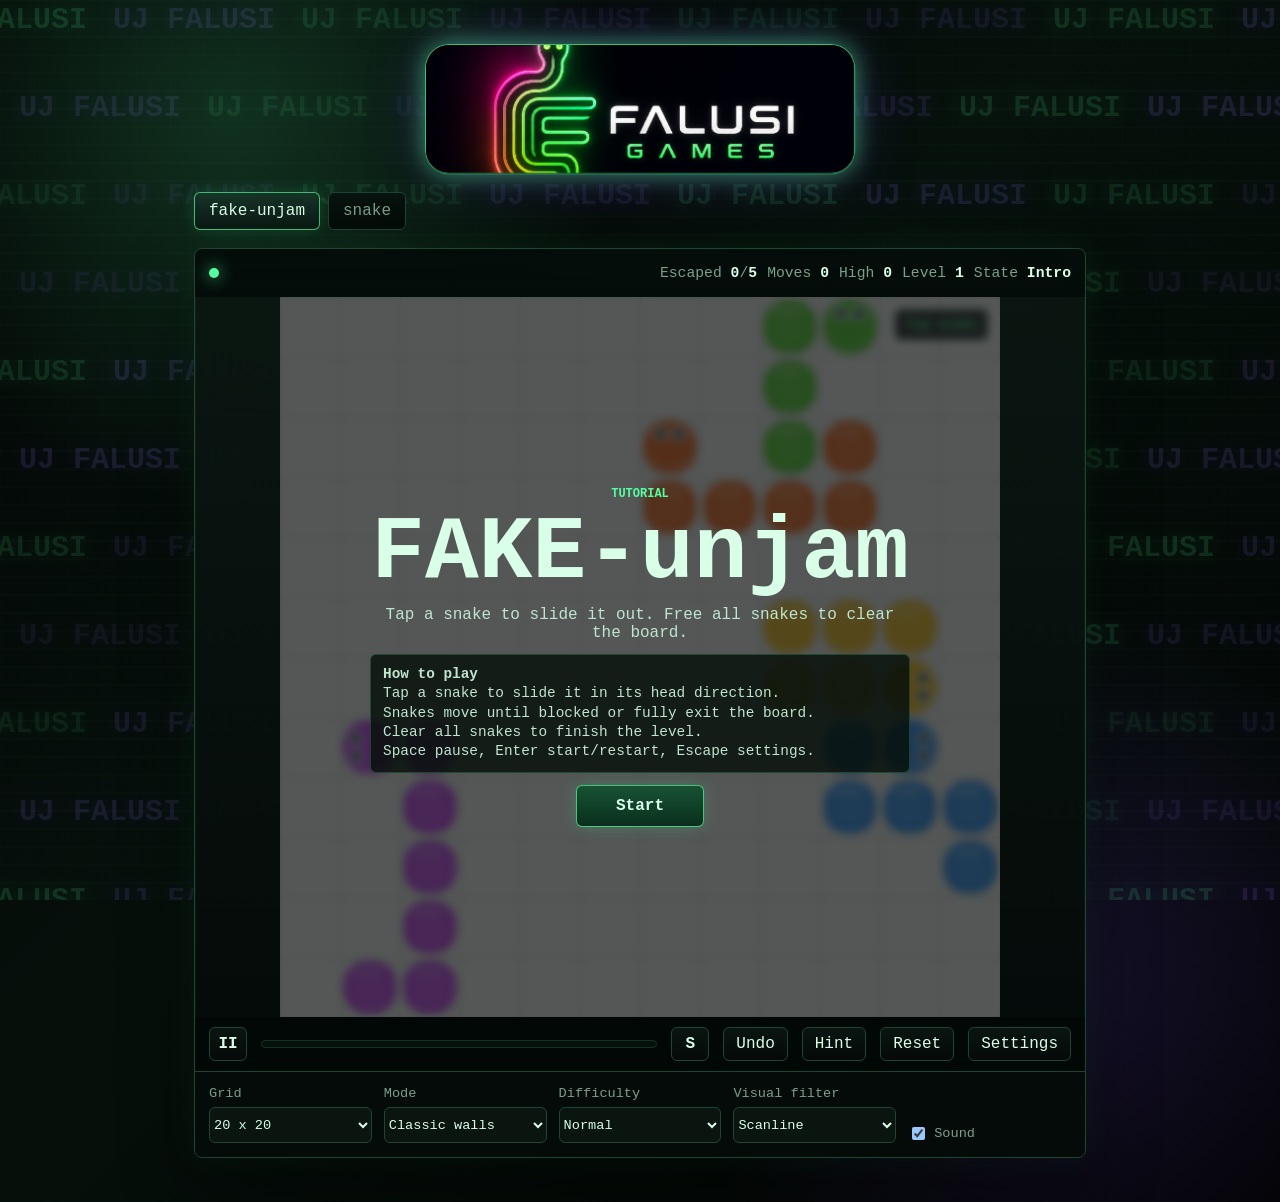
==== commit 90fb6667: "deploy: d67092a7b600ae85f723c702c0b3b0a83a8dc3c0" ====
--- a/index.html
+++ b/index.html
@@ -16,7 +16,7 @@
     <main class="shell" aria-label="FAKEunjust game hub">
       <header class="app-header" aria-label="FAKE game header">
         <span class="app-logo-wrap">
-          <img class="app-logo" src="../public/logo/ChatGPT Image May 3, 2026, 02_09_51 AM.png" alt="FAKE logo" />
+          <img class="app-logo" src="logo/logo.png" alt="FAKE logo" />
         </span>
       </header>
 
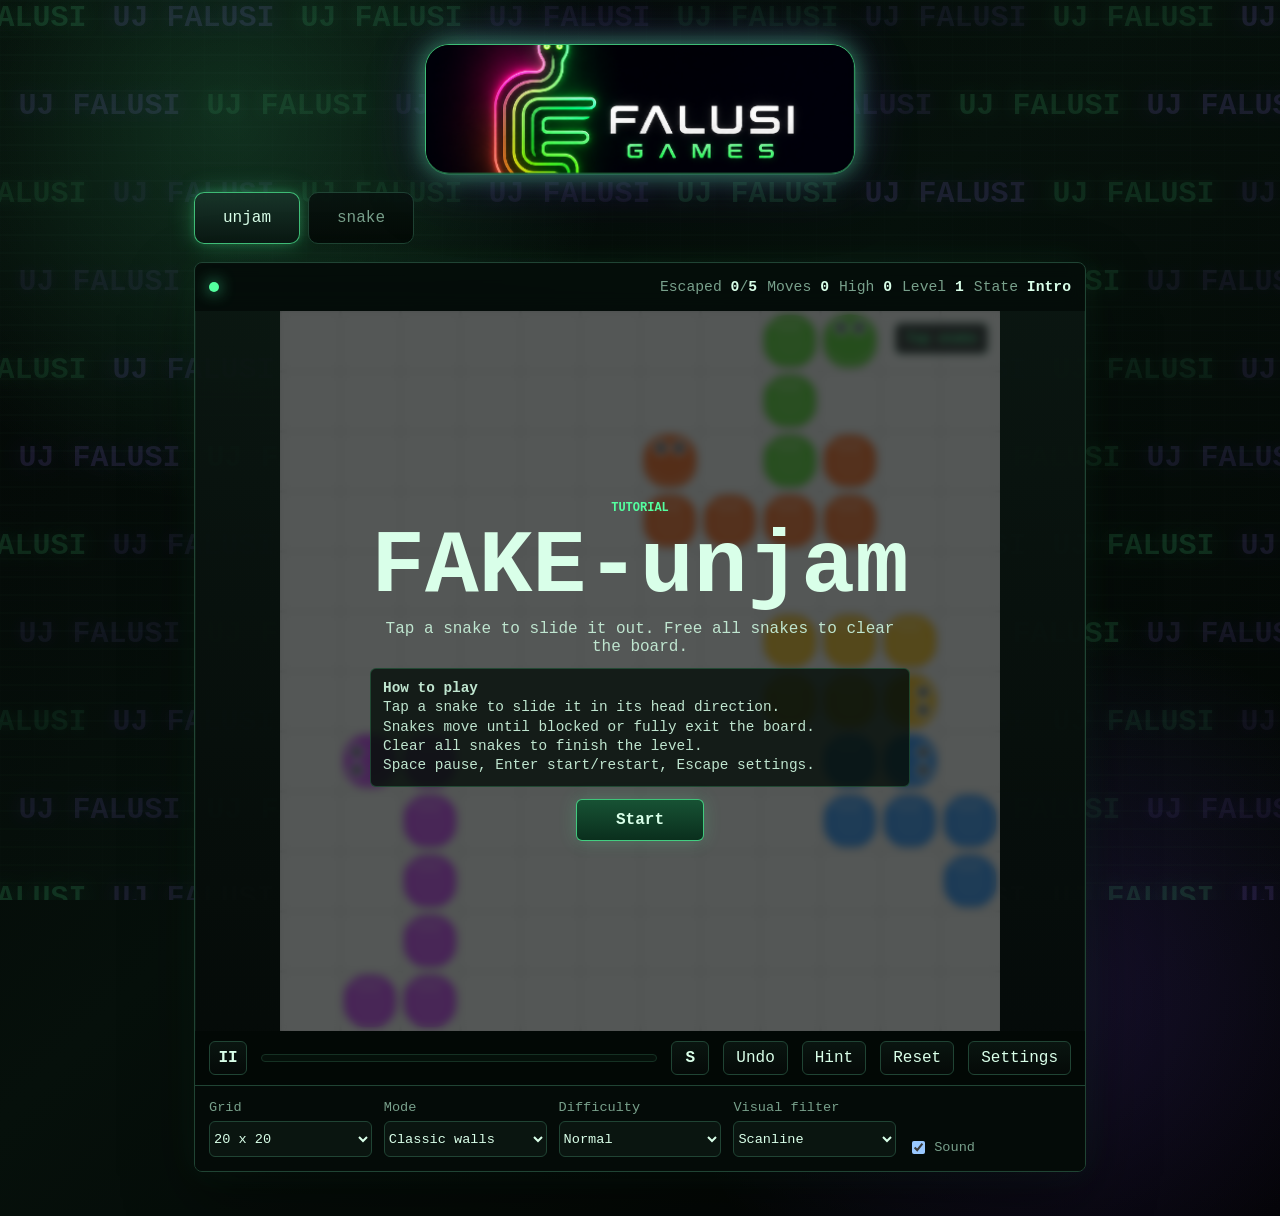
==== commit 2f80afb0: "deploy: 8df2c20f0f9aa6bb8c396c0eb3be3f66552ecf55" ====
--- a/index.html
+++ b/index.html
@@ -21,7 +21,7 @@
       </header>
 
       <nav class="game-tabs" aria-label="Game tabs">
-        <button class="tab is-active" data-tab="snakeunjust" type="button">FAKE-unjam</button>
+        <button class="tab is-active" data-tab="snakeunjust" type="button">unjam</button>
         <button class="tab" data-tab="snake" type="button">snake</button>
       </nav>
 
--- a/styles.css
+++ b/styles.css
@@ -139,21 +139,29 @@
 }
 
 .tab {
-  min-height: 38px;
-  padding: 0 14px;
+  min-height: 52px;
+  padding: 0 28px;
   border: 1px solid var(--line);
-  border-radius: 6px;
+  border-radius: 10px;
   color: var(--muted);
   background: linear-gradient(180deg, rgba(8, 20, 15, 0.96), rgba(5, 11, 8, 0.96));
   text-transform: lowercase;
+  font-size: 1rem;
   cursor: pointer;
+  transition: box-shadow 0.2s, border-color 0.2s, color 0.2s;
+}
+
+.tab:hover {
+  color: var(--text);
+  border-color: rgba(84, 255, 159, 0.5);
+  box-shadow: 0 0 18px rgba(84, 255, 159, 0.25), 0 0 6px rgba(84, 255, 159, 0.15);
 }
 
 .tab.is-active {
   color: var(--text);
   border-color: rgba(84, 255, 159, 0.7);
   background: linear-gradient(180deg, rgba(24, 53, 41, 0.96), rgba(11, 24, 19, 0.96));
-  box-shadow: 0 0 16px rgba(84, 255, 159, 0.16);
+  box-shadow: 0 0 24px rgba(84, 255, 159, 0.28), 0 0 8px rgba(84, 255, 159, 0.18);
 }
 
 .player {
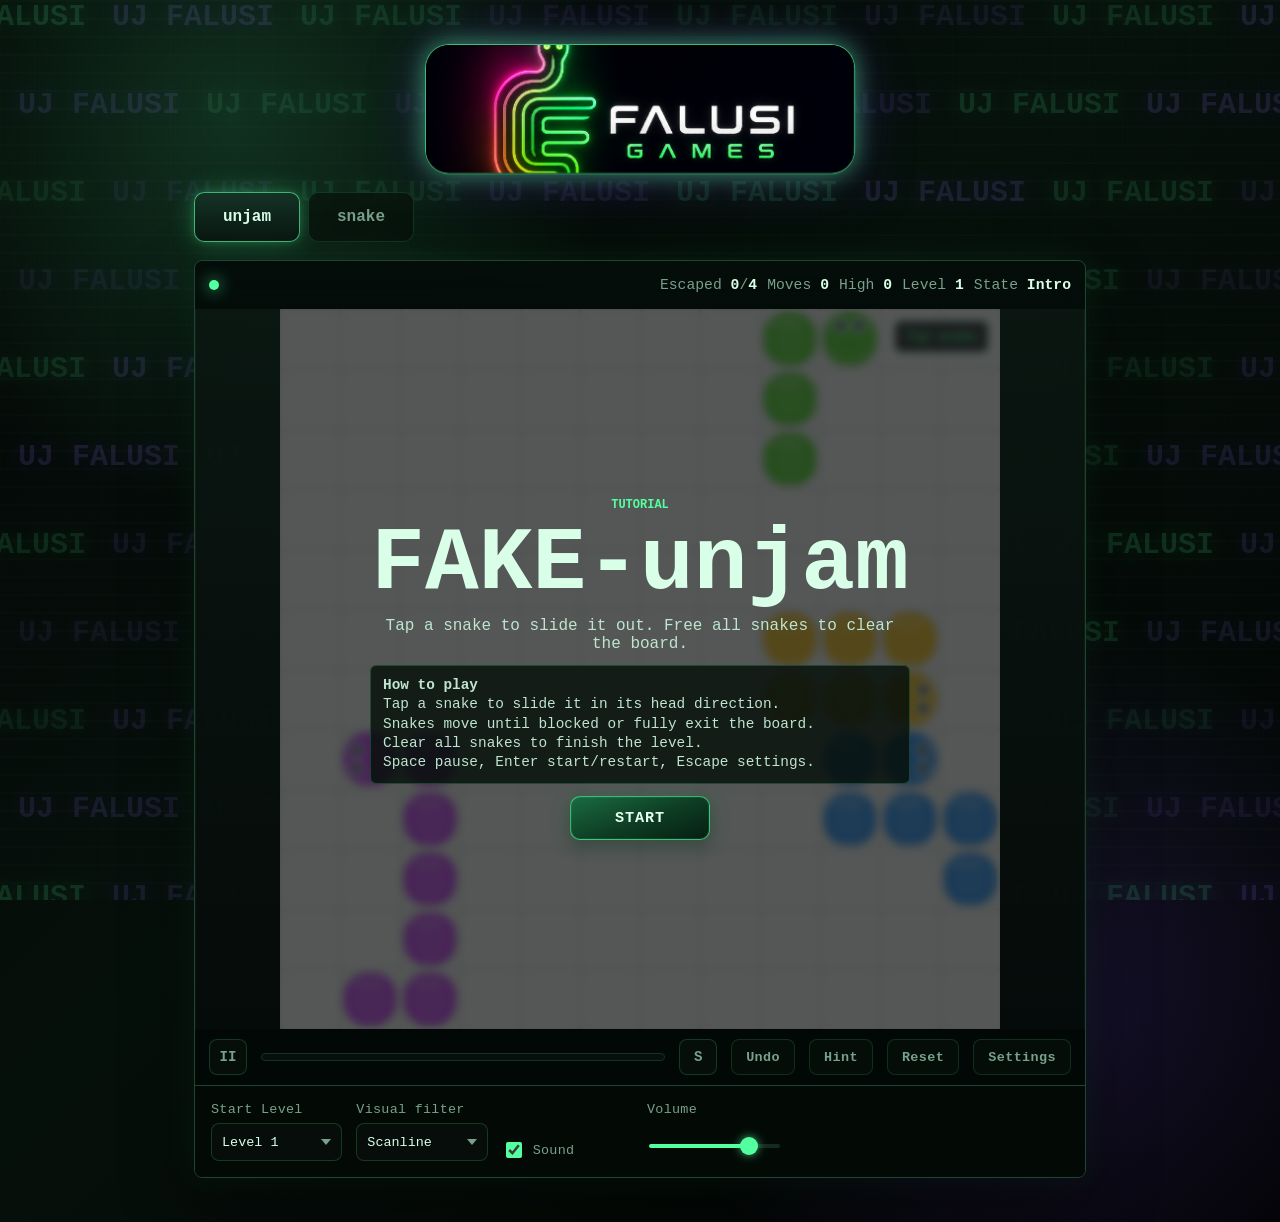
==== commit 42d229a0: "deploy: 9d0e4f8026776e1a981489091ad9a4e0b6631942" ====
--- a/index.html
+++ b/index.html
@@ -102,6 +102,10 @@
             <input id="soundEnabled" type="checkbox" />
             Sound
           </label>
+          <label>
+            Volume
+            <input id="volumeSlider" type="range" min="0" max="1" step="0.05" value="0.8" />
+          </label>
         </section>
         <nav class="touch-pad" aria-label="Touch controls">
           <button data-dir="up" type="button" aria-label="Move up">^</button>
@@ -158,27 +162,16 @@
 
         <section class="settings" id="settingsPanel2" aria-label="Game settings" hidden>
           <label>
-            Grid
-            <select id="gridSize2">
-              <option value="16">16 x 16</option>
-              <option value="20">20 x 20</option>
-              <option value="24">24 x 24</option>
-              <option value="30">30 x 30</option>
-            </select>
-          </label>
-          <label>
-            Mode
-            <select id="wallMode2">
-              <option value="classic">Classic walls</option>
-              <option value="wrap">Wrap</option>
-            </select>
-          </label>
-          <label>
-            Difficulty
-            <select id="difficulty2">
-              <option value="chill">Chill</option>
-              <option value="normal">Normal</option>
-              <option value="boss">Boss</option>
+            Start Level
+            <select id="startLevel2">
+              <option value="0">Level 1</option>
+              <option value="9">Level 10</option>
+              <option value="24">Level 25</option>
+              <option value="49">Level 50</option>
+              <option value="74">Level 75</option>
+              <option value="99">Level 100</option>
+              <option value="119">Level 120</option>
+              <option value="139">Level 140</option>
             </select>
           </label>
           <label>
@@ -191,6 +184,10 @@
           <label class="check">
             <input id="soundEnabled2" type="checkbox" />
             Sound
+          </label>
+          <label>
+            Volume
+            <input id="volumeSlider2" type="range" min="0" max="1" step="0.05" value="0.8" />
           </label>
         </section>
 
--- a/styles.css
+++ b/styles.css
@@ -63,6 +63,7 @@
 button,
 select {
   font: inherit;
+  cursor: pointer;
 }
 
 .shell {
@@ -139,29 +140,36 @@
 }
 
 .tab {
-  min-height: 52px;
+  min-height: 50px;
   padding: 0 28px;
-  border: 1px solid var(--line);
+  border: 1px solid rgba(84, 255, 159, 0.14);
   border-radius: 10px;
   color: var(--muted);
-  background: linear-gradient(180deg, rgba(8, 20, 15, 0.96), rgba(5, 11, 8, 0.96));
+  background: rgba(8, 17, 12, 0.72);
+  backdrop-filter: blur(8px);
+  -webkit-backdrop-filter: blur(8px);
   text-transform: lowercase;
   font-size: 1rem;
-  cursor: pointer;
-  transition: box-shadow 0.2s, border-color 0.2s, color 0.2s;
+  font-weight: 600;
+  transition: box-shadow 0.18s, border-color 0.18s, color 0.18s, background 0.18s, transform 0.1s;
 }
 
 .tab:hover {
   color: var(--text);
-  border-color: rgba(84, 255, 159, 0.5);
-  box-shadow: 0 0 18px rgba(84, 255, 159, 0.25), 0 0 6px rgba(84, 255, 159, 0.15);
+  border-color: rgba(84, 255, 159, 0.48);
+  box-shadow: 0 0 20px rgba(84, 255, 159, 0.22), 0 0 6px rgba(84, 255, 159, 0.14);
+  transform: translateY(-1px);
+}
+
+.tab:active {
+  transform: translateY(0);
 }
 
 .tab.is-active {
   color: var(--text);
-  border-color: rgba(84, 255, 159, 0.7);
-  background: linear-gradient(180deg, rgba(24, 53, 41, 0.96), rgba(11, 24, 19, 0.96));
-  box-shadow: 0 0 24px rgba(84, 255, 159, 0.28), 0 0 8px rgba(84, 255, 159, 0.18);
+  border-color: rgba(84, 255, 159, 0.68);
+  background: linear-gradient(180deg, rgba(22, 50, 38, 0.95), rgba(10, 24, 17, 0.95));
+  box-shadow: 0 0 26px rgba(84, 255, 159, 0.28), 0 0 8px rgba(84, 255, 159, 0.18);
 }
 
 .player {
@@ -180,6 +188,15 @@
 
 .player[hidden] {
   display: none;
+}
+
+.player:not([hidden]) {
+  animation: panel-in 0.18s ease both;
+}
+
+@keyframes panel-in {
+  from { opacity: 0; }
+  to   { opacity: 1; }
 }
 
 .status-bar,
@@ -342,33 +359,91 @@
 .primary,
 .settings-toggle,
 .icon-button {
-  border: 1px solid var(--line);
-  border-radius: 6px;
-  color: var(--text);
-  background: linear-gradient(180deg, rgba(10, 22, 17, 0.96), rgba(5, 10, 8, 0.96));
-  cursor: pointer;
+  border-radius: 8px;
+  transition: color 0.14s, border-color 0.14s, background 0.14s, box-shadow 0.14s, transform 0.1s;
 }
 
 .primary {
-  min-width: 128px;
-  padding: 11px 18px;
-  border-color: rgba(84, 255, 159, 0.72);
-  background: linear-gradient(180deg, #175234, #0a2f1d);
+  min-width: 140px;
+  padding: 12px 26px;
+  border: 1px solid rgba(84, 255, 159, 0.65);
+  border-radius: 10px;
+  color: #e8fff2;
+  background: linear-gradient(160deg, #1b6b43 0%, #0d3c22 55%, #071e12 100%);
   font-weight: 800;
-  box-shadow: 0 0 18px rgba(84, 255, 159, 0.18);
+  font-size: 0.95rem;
+  letter-spacing: 0.06em;
+  text-transform: uppercase;
+  box-shadow:
+    0 0 0 1px rgba(84, 255, 159, 0.1) inset,
+    0 0 22px rgba(84, 255, 159, 0.18),
+    0 4px 18px rgba(0, 0, 0, 0.45);
+}
+
+.primary:hover {
+  border-color: rgba(84, 255, 159, 0.9);
+  box-shadow:
+    0 0 0 1px rgba(84, 255, 159, 0.18) inset,
+    0 0 36px rgba(84, 255, 159, 0.34),
+    0 6px 22px rgba(0, 0, 0, 0.55);
+  transform: translateY(-2px) scale(1.02);
+}
+
+.primary:active {
+  transform: translateY(0) scale(0.97);
+  box-shadow:
+    0 0 0 1px rgba(84, 255, 159, 0.1) inset,
+    0 0 14px rgba(84, 255, 159, 0.2);
 }
 
 .icon-button {
   width: 38px;
-  height: 34px;
+  height: 36px;
+  border: 1px solid rgba(84, 255, 159, 0.18);
+  color: var(--muted);
+  background: rgba(8, 18, 13, 0.72);
+  backdrop-filter: blur(8px);
+  -webkit-backdrop-filter: blur(8px);
+  font-weight: 800;
+  font-size: 0.88rem;
   display: grid;
   place-items: center;
-  font-weight: 800;
+}
+
+.icon-button:hover {
+  color: var(--accent);
+  border-color: rgba(84, 255, 159, 0.5);
+  box-shadow: 0 0 14px rgba(84, 255, 159, 0.22);
+  transform: translateY(-1px);
+}
+
+.icon-button:active {
+  transform: translateY(0);
 }
 
 .settings-toggle {
-  min-height: 34px;
-  padding: 0 12px;
+  height: 36px;
+  padding: 0 14px;
+  border: 1px solid rgba(84, 255, 159, 0.14);
+  color: var(--muted);
+  background: rgba(8, 17, 12, 0.72);
+  backdrop-filter: blur(8px);
+  -webkit-backdrop-filter: blur(8px);
+  font-size: 0.84rem;
+  font-weight: 600;
+  letter-spacing: 0.03em;
+}
+
+.settings-toggle:hover {
+  color: var(--text);
+  border-color: rgba(84, 255, 159, 0.42);
+  background: rgba(14, 32, 22, 0.88);
+  box-shadow: 0 0 14px rgba(84, 255, 159, 0.14);
+  transform: translateY(-1px);
+}
+
+.settings-toggle:active {
+  transform: translateY(0);
 }
 
 .fake-timeline {
@@ -390,33 +465,105 @@
 
 .settings {
   display: grid;
-  grid-template-columns: repeat(5, minmax(0, 1fr));
-  gap: 12px;
-  padding: 14px;
+  grid-template-columns: repeat(auto-fill, minmax(120px, 1fr));
+  gap: 14px;
+  padding: 16px;
   border-top: 1px solid var(--line);
-  background: rgba(5, 11, 8, 0.92);
+  background: rgba(4, 10, 7, 0.94);
 }
 
 .settings label {
   display: grid;
   gap: 6px;
   color: var(--muted);
-  font-size: 0.85rem;
+  font-size: 0.84rem;
+  font-weight: 500;
+  letter-spacing: 0.02em;
 }
 
 .settings select {
   width: 100%;
-  min-height: 36px;
-  border: 1px solid var(--line);
-  border-radius: 6px;
+  min-height: 38px;
+  padding: 0 30px 0 10px;
+  border: 1px solid rgba(84, 255, 159, 0.18);
+  border-radius: 8px;
   color: var(--text);
-  background: #0a1510;
+  background:
+    url("data:image/svg+xml,%3Csvg xmlns='http://www.w3.org/2000/svg' width='10' height='6'%3E%3Cpath d='M0 0l5 6 5-6z' fill='%2378a08b'/%3E%3C/svg%3E") no-repeat right 10px center,
+    rgba(7, 15, 11, 0.92);
+  -webkit-appearance: none;
+  appearance: none;
+  transition: border-color 0.15s, box-shadow 0.15s;
+}
+
+.settings select:hover {
+  border-color: rgba(84, 255, 159, 0.4);
+  box-shadow: 0 0 8px rgba(84, 255, 159, 0.1);
+}
+
+.settings select:focus {
+  outline: none;
+  border-color: rgba(84, 255, 159, 0.65);
+  box-shadow: 0 0 0 2px rgba(84, 255, 159, 0.12);
+}
+
+.settings input[type="range"] {
+  -webkit-appearance: none;
+  appearance: none;
+  width: 100%;
+  height: 4px;
+  margin-top: 10px;
+  border-radius: 999px;
+  background: linear-gradient(90deg, var(--accent) var(--vol, 80%), #152a1e var(--vol, 80%));
+  outline: none;
+  border: none;
+}
+
+.settings input[type="range"]::-webkit-slider-thumb {
+  -webkit-appearance: none;
+  width: 18px;
+  height: 18px;
+  border-radius: 50%;
+  background: var(--accent);
+  border: 2px solid rgba(84, 255, 159, 0.3);
+  box-shadow: 0 0 10px rgba(84, 255, 159, 0.7);
+  cursor: pointer;
+  transition: transform 0.12s, box-shadow 0.12s;
+}
+
+.settings input[type="range"]::-webkit-slider-thumb:hover {
+  transform: scale(1.25);
+  box-shadow: 0 0 18px rgba(84, 255, 159, 0.9);
+}
+
+.settings input[type="range"]::-moz-range-thumb {
+  width: 18px;
+  height: 18px;
+  border: 2px solid rgba(84, 255, 159, 0.3);
+  border-radius: 50%;
+  background: var(--accent);
+  box-shadow: 0 0 10px rgba(84, 255, 159, 0.7);
+  cursor: pointer;
+}
+
+.settings input[type="range"]::-moz-range-track {
+  height: 4px;
+  border-radius: 999px;
+  background: #152a1e;
+}
+
+.settings input[type="checkbox"] {
+  width: 16px;
+  height: 16px;
+  accent-color: var(--accent);
+  cursor: pointer;
 }
 
 .settings .check {
   grid-template-columns: auto 1fr;
   align-content: end;
   align-items: center;
+  gap: 8px;
 }
 
 .touch-pad {
@@ -429,13 +576,27 @@
 
 .touch-pad button {
   min-height: 48px;
-  border: 1px solid var(--line);
-  border-radius: 7px;
-  color: var(--text);
-  background: linear-gradient(180deg, rgba(10, 22, 17, 0.96), rgba(5, 10, 8, 0.96));
+  border: 1px solid rgba(84, 255, 159, 0.18);
+  border-radius: 9px;
+  color: var(--muted);
+  background: rgba(8, 18, 13, 0.76);
+  backdrop-filter: blur(6px);
+  -webkit-backdrop-filter: blur(6px);
   font-weight: 900;
   touch-action: manipulation;
-  box-shadow: 0 0 16px rgba(84, 255, 159, 0.08);
+  box-shadow: 0 0 12px rgba(84, 255, 159, 0.08);
+  transition: color 0.14s, border-color 0.14s, box-shadow 0.14s, transform 0.1s;
+}
+
+.touch-pad button:hover {
+  color: var(--accent);
+  border-color: rgba(84, 255, 159, 0.45);
+  box-shadow: 0 0 18px rgba(84, 255, 159, 0.2);
+  transform: scale(1.06);
+}
+
+.touch-pad button:active {
+  transform: scale(0.95);
 }
 
 .touch-pad button[data-dir="up"] {
@@ -490,7 +651,7 @@
   }
 
   .settings {
-    grid-template-columns: 1fr 1fr;
+    grid-template-columns: repeat(2, 1fr);
   }
 
   .touch-pad {
